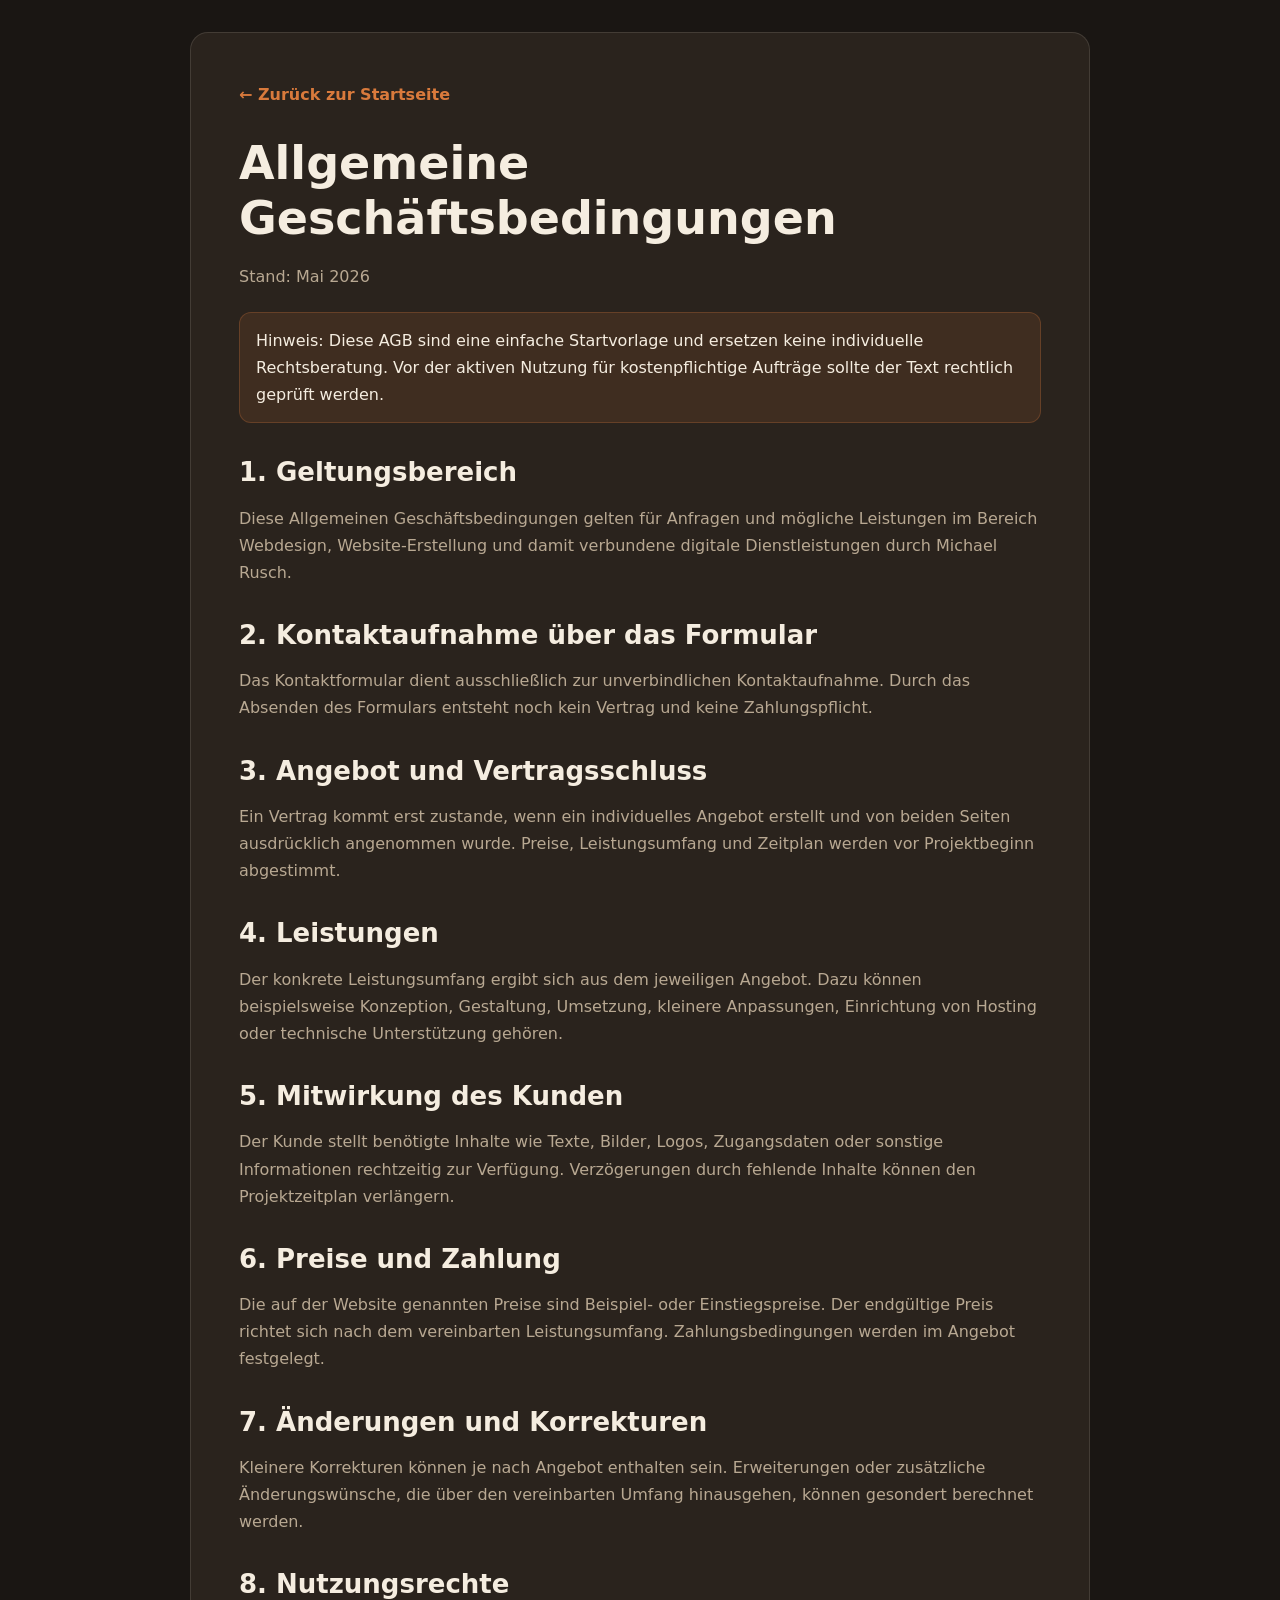
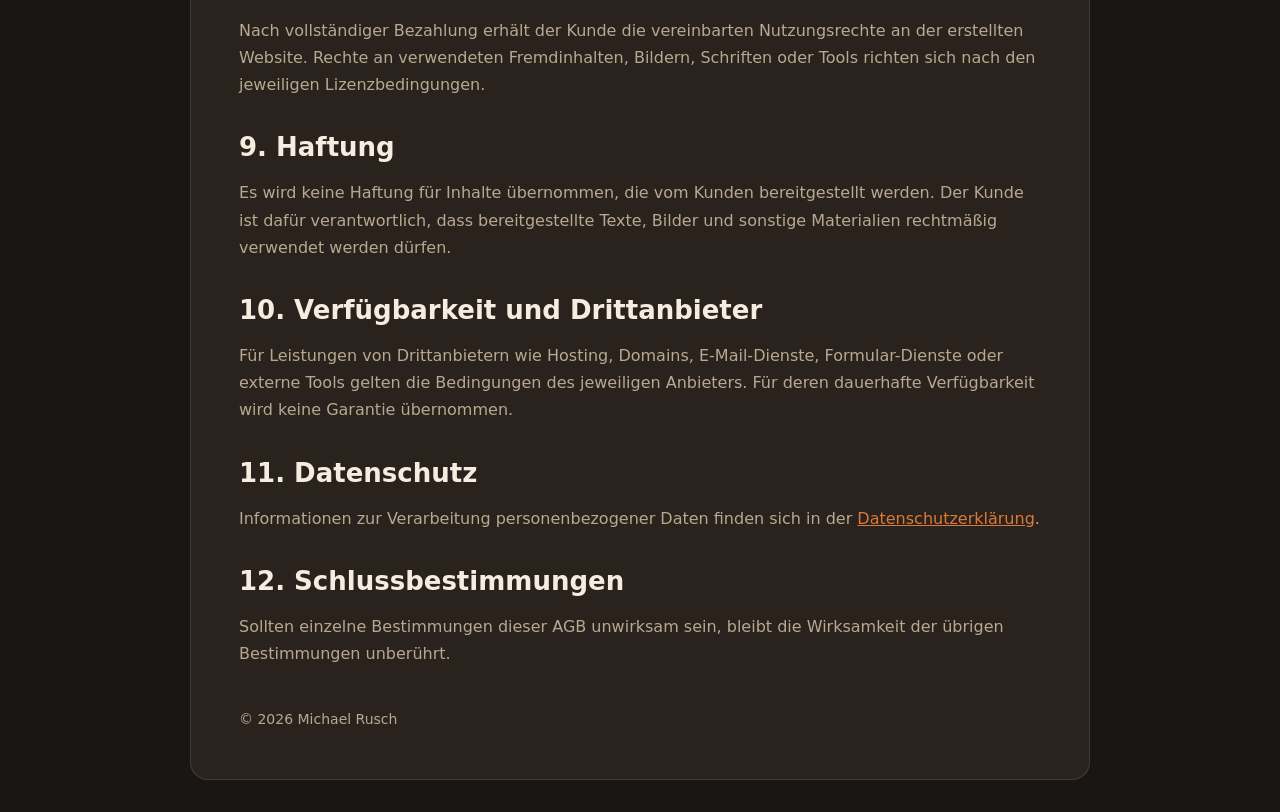
==== agb.html @ 2f26df53 "Add files via upload" ====
<!DOCTYPE html>
<html lang="de">
<head>
  <meta charset="UTF-8">
  <meta name="viewport" content="width=device-width, initial-scale=1.0">
  <title>AGB - Michael Rusch</title>
  <meta name="robots" content="noindex">
  <style>
    :root {
      --bg: #1a1613;
      --card: #2a231d;
      --fg: #f5ede0;
      --muted: #b8a892;
      --accent: #d97a3c;
      --border: rgba(245,237,224,.12);
    }
    * { box-sizing: border-box; margin: 0; padding: 0; }
    body {
      font-family: system-ui, -apple-system, BlinkMacSystemFont, "Segoe UI", sans-serif;
      background: var(--bg);
      color: var(--fg);
      line-height: 1.7;
      padding: 32px 20px;
    }
    main {
      max-width: 900px;
      margin: 0 auto;
      background: var(--card);
      border: 1px solid var(--border);
      border-radius: 18px;
      padding: clamp(24px, 5vw, 48px);
    }
    a { color: var(--accent); }
    h1, h2 { line-height: 1.2; margin-bottom: 16px; }
    h1 { font-size: clamp(30px, 6vw, 46px); }
    h2 { font-size: clamp(20px, 4vw, 26px); margin-top: 34px; }
    p, li { color: var(--muted); margin-bottom: 12px; }
    ul { padding-left: 22px; }
    .back { display: inline-block; margin-bottom: 28px; text-decoration: none; font-weight: 600; }
    .note {
      background: rgba(217,122,60,.12);
      border: 1px solid rgba(217,122,60,.25);
      border-radius: 12px;
      padding: 14px 16px;
      margin: 22px 0;
      color: var(--fg);
    }
    footer { margin-top: 40px; color: var(--muted); font-size: 14px; }
  </style>
</head>
<body>
  <main>
    <a class="back" href="index.html">← Zurück zur Startseite</a>

    <h1>Allgemeine Geschäftsbedingungen</h1>
    <p>Stand: Mai 2026</p>

    <div class="note">
      Hinweis: Diese AGB sind eine einfache Startvorlage und ersetzen keine individuelle Rechtsberatung. Vor der aktiven Nutzung für kostenpflichtige Aufträge sollte der Text rechtlich geprüft werden.
    </div>

    <h2>1. Geltungsbereich</h2>
    <p>Diese Allgemeinen Geschäftsbedingungen gelten für Anfragen und mögliche Leistungen im Bereich Webdesign, Website-Erstellung und damit verbundene digitale Dienstleistungen durch Michael Rusch.</p>

    <h2>2. Kontaktaufnahme über das Formular</h2>
    <p>Das Kontaktformular dient ausschließlich zur unverbindlichen Kontaktaufnahme. Durch das Absenden des Formulars entsteht noch kein Vertrag und keine Zahlungspflicht.</p>

    <h2>3. Angebot und Vertragsschluss</h2>
    <p>Ein Vertrag kommt erst zustande, wenn ein individuelles Angebot erstellt und von beiden Seiten ausdrücklich angenommen wurde. Preise, Leistungsumfang und Zeitplan werden vor Projektbeginn abgestimmt.</p>

    <h2>4. Leistungen</h2>
    <p>Der konkrete Leistungsumfang ergibt sich aus dem jeweiligen Angebot. Dazu können beispielsweise Konzeption, Gestaltung, Umsetzung, kleinere Anpassungen, Einrichtung von Hosting oder technische Unterstützung gehören.</p>

    <h2>5. Mitwirkung des Kunden</h2>
    <p>Der Kunde stellt benötigte Inhalte wie Texte, Bilder, Logos, Zugangsdaten oder sonstige Informationen rechtzeitig zur Verfügung. Verzögerungen durch fehlende Inhalte können den Projektzeitplan verlängern.</p>

    <h2>6. Preise und Zahlung</h2>
    <p>Die auf der Website genannten Preise sind Beispiel- oder Einstiegspreise. Der endgültige Preis richtet sich nach dem vereinbarten Leistungsumfang. Zahlungsbedingungen werden im Angebot festgelegt.</p>

    <h2>7. Änderungen und Korrekturen</h2>
    <p>Kleinere Korrekturen können je nach Angebot enthalten sein. Erweiterungen oder zusätzliche Änderungswünsche, die über den vereinbarten Umfang hinausgehen, können gesondert berechnet werden.</p>

    <h2>8. Nutzungsrechte</h2>
    <p>Nach vollständiger Bezahlung erhält der Kunde die vereinbarten Nutzungsrechte an der erstellten Website. Rechte an verwendeten Fremdinhalten, Bildern, Schriften oder Tools richten sich nach den jeweiligen Lizenzbedingungen.</p>

    <h2>9. Haftung</h2>
    <p>Es wird keine Haftung für Inhalte übernommen, die vom Kunden bereitgestellt werden. Der Kunde ist dafür verantwortlich, dass bereitgestellte Texte, Bilder und sonstige Materialien rechtmäßig verwendet werden dürfen.</p>

    <h2>10. Verfügbarkeit und Drittanbieter</h2>
    <p>Für Leistungen von Drittanbietern wie Hosting, Domains, E-Mail-Dienste, Formular-Dienste oder externe Tools gelten die Bedingungen des jeweiligen Anbieters. Für deren dauerhafte Verfügbarkeit wird keine Garantie übernommen.</p>

    <h2>11. Datenschutz</h2>
    <p>Informationen zur Verarbeitung personenbezogener Daten finden sich in der <a href="datenschutz.html">Datenschutzerklärung</a>.</p>

    <h2>12. Schlussbestimmungen</h2>
    <p>Sollten einzelne Bestimmungen dieser AGB unwirksam sein, bleibt die Wirksamkeit der übrigen Bestimmungen unberührt.</p>

    <footer>
      © 2026 Michael Rusch
    </footer>
  </main>
</body>
</html>
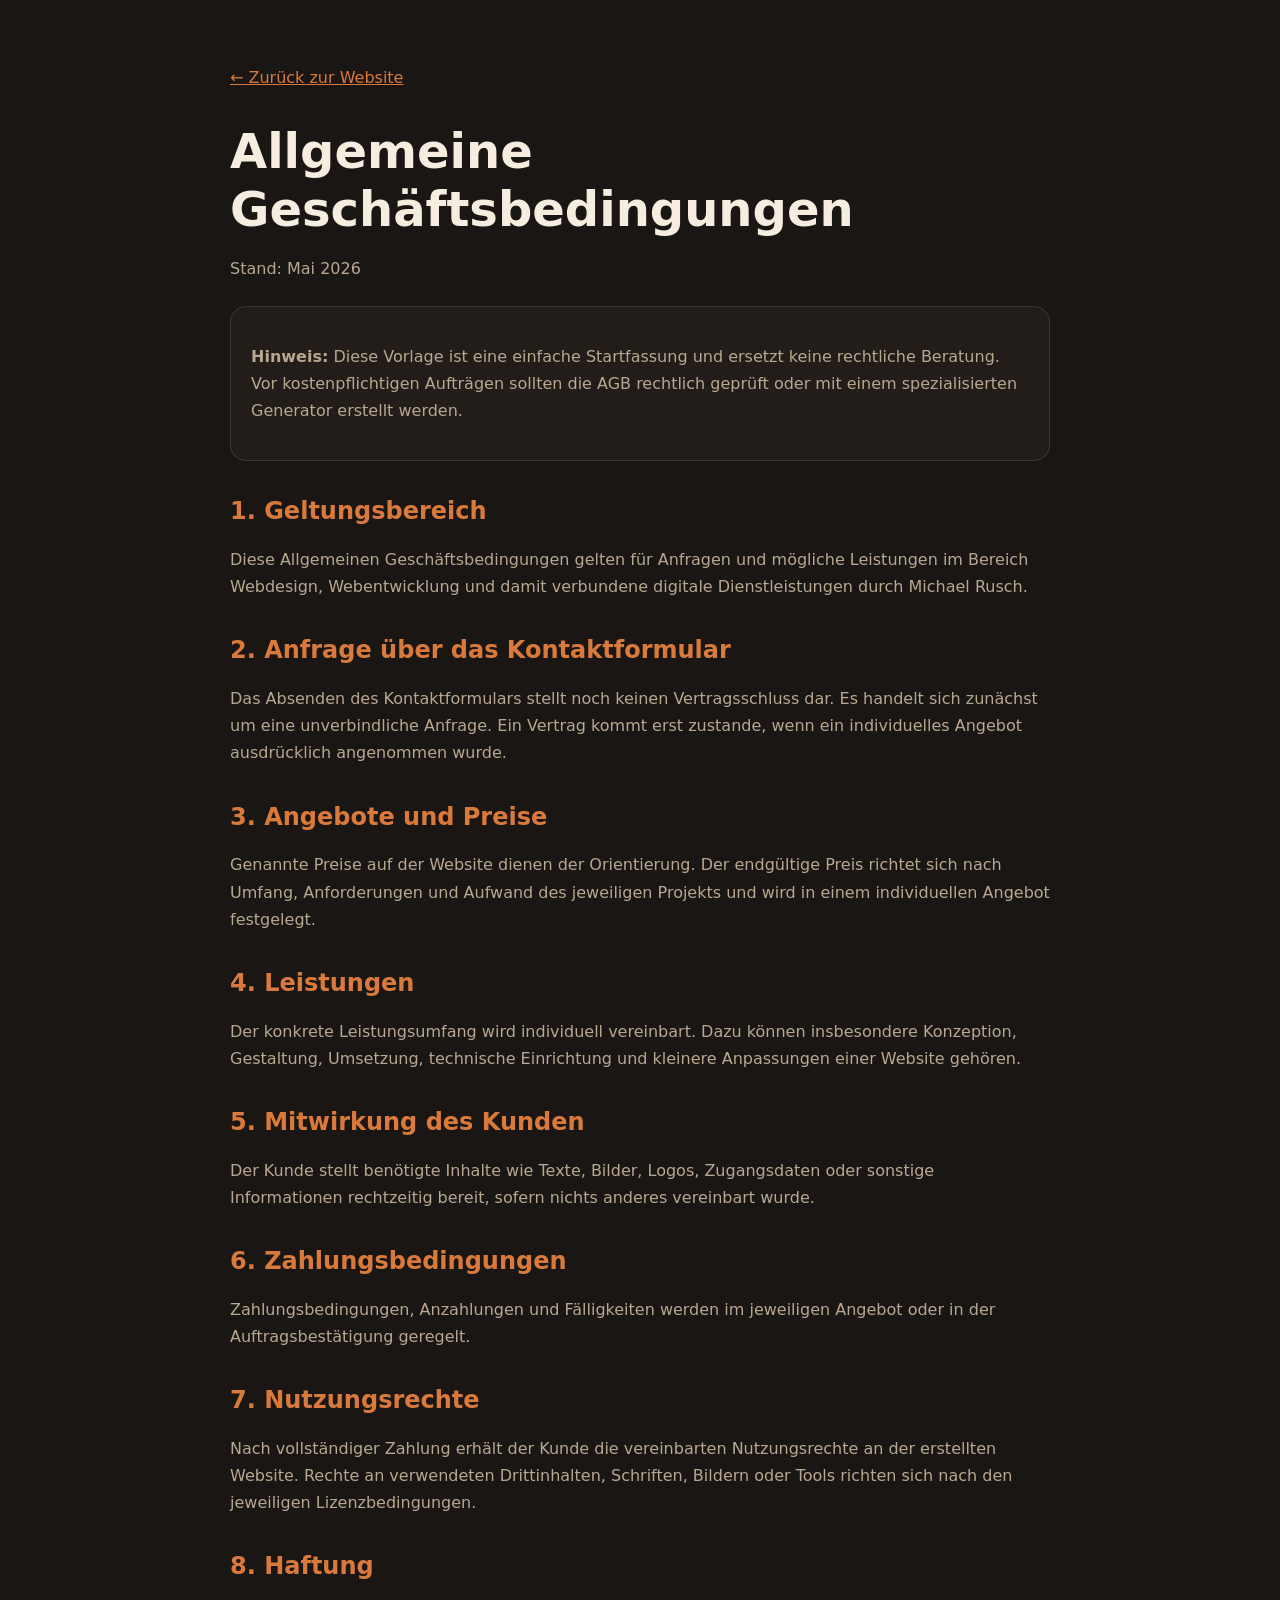
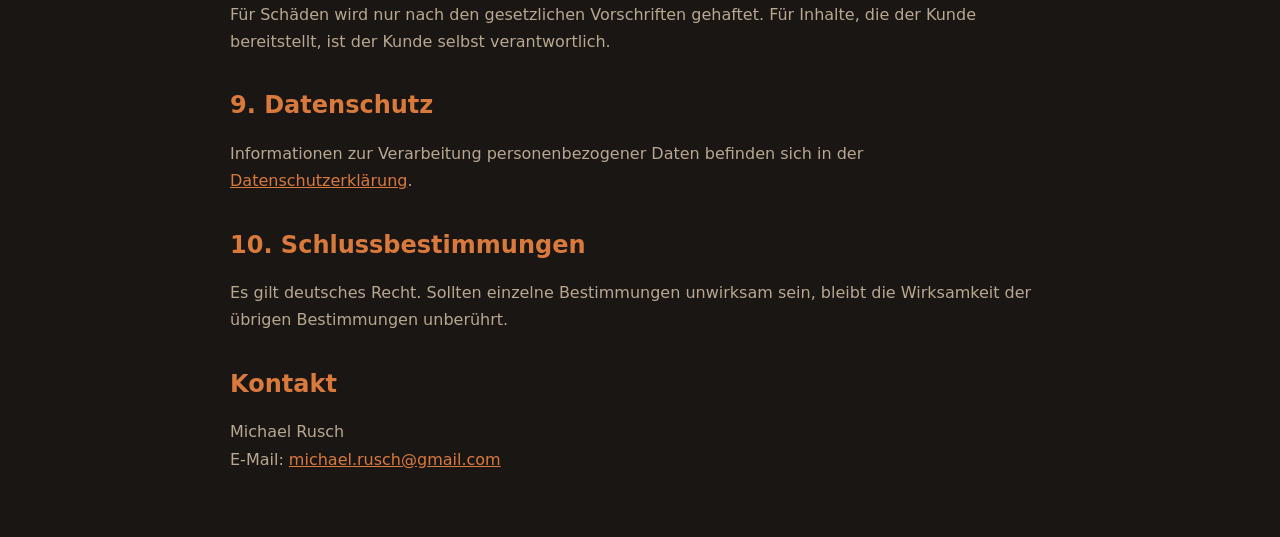
==== commit 838226d2: "Add files via upload" ====
--- a/agb.html
+++ b/agb.html
@@ -1,103 +1,64 @@
 <!DOCTYPE html>
 <html lang="de">
 <head>
-  <meta charset="UTF-8">
-  <meta name="viewport" content="width=device-width, initial-scale=1.0">
-  <title>AGB - Michael Rusch</title>
-  <meta name="robots" content="noindex">
-  <style>
-    :root {
-      --bg: #1a1613;
-      --card: #2a231d;
-      --fg: #f5ede0;
-      --muted: #b8a892;
-      --accent: #d97a3c;
-      --border: rgba(245,237,224,.12);
-    }
-    * { box-sizing: border-box; margin: 0; padding: 0; }
-    body {
-      font-family: system-ui, -apple-system, BlinkMacSystemFont, "Segoe UI", sans-serif;
-      background: var(--bg);
-      color: var(--fg);
-      line-height: 1.7;
-      padding: 32px 20px;
-    }
-    main {
-      max-width: 900px;
-      margin: 0 auto;
-      background: var(--card);
-      border: 1px solid var(--border);
-      border-radius: 18px;
-      padding: clamp(24px, 5vw, 48px);
-    }
-    a { color: var(--accent); }
-    h1, h2 { line-height: 1.2; margin-bottom: 16px; }
-    h1 { font-size: clamp(30px, 6vw, 46px); }
-    h2 { font-size: clamp(20px, 4vw, 26px); margin-top: 34px; }
-    p, li { color: var(--muted); margin-bottom: 12px; }
-    ul { padding-left: 22px; }
-    .back { display: inline-block; margin-bottom: 28px; text-decoration: none; font-weight: 600; }
-    .note {
-      background: rgba(217,122,60,.12);
-      border: 1px solid rgba(217,122,60,.25);
-      border-radius: 12px;
-      padding: 14px 16px;
-      margin: 22px 0;
-      color: var(--fg);
-    }
-    footer { margin-top: 40px; color: var(--muted); font-size: 14px; }
-  </style>
+<meta charset="UTF-8">
+<meta name="viewport" content="width=device-width, initial-scale=1.0">
+<title>AGB - Michael Rusch</title>
+<meta name="robots" content="noindex">
+<style>
+  body { margin: 0; font-family: Inter, system-ui, -apple-system, BlinkMacSystemFont, sans-serif; background: #1a1613; color: #f5ede0; line-height: 1.7; }
+  main { max-width: 820px; margin: 0 auto; padding: 48px 20px; }
+  a { color: #d97a3c; }
+  h1, h2 { font-family: system-ui, sans-serif; line-height: 1.2; }
+  h1 { font-size: clamp(32px, 6vw, 48px); margin-bottom: 12px; }
+  h2 { margin-top: 36px; color: #d97a3c; }
+  p, li { color: #b8a892; }
+  .box { border: 1px solid rgba(245,237,224,.12); background: #221d18; border-radius: 16px; padding: 20px; margin: 24px 0; }
+</style>
 </head>
 <body>
-  <main>
-    <a class="back" href="index.html">← Zurück zur Startseite</a>
+<main>
+  <p><a href="index.html">← Zurück zur Website</a></p>
+  <h1>Allgemeine Geschäftsbedingungen</h1>
+  <p>Stand: Mai 2026</p>
 
-    <h1>Allgemeine Geschäftsbedingungen</h1>
-    <p>Stand: Mai 2026</p>
+  <div class="box">
+    <p><strong>Hinweis:</strong> Diese Vorlage ist eine einfache Startfassung und ersetzt keine rechtliche Beratung. Vor kostenpflichtigen Aufträgen sollten die AGB rechtlich geprüft oder mit einem spezialisierten Generator erstellt werden.</p>
+  </div>
 
-    <div class="note">
-      Hinweis: Diese AGB sind eine einfache Startvorlage und ersetzen keine individuelle Rechtsberatung. Vor der aktiven Nutzung für kostenpflichtige Aufträge sollte der Text rechtlich geprüft werden.
-    </div>
+  <h2>1. Geltungsbereich</h2>
+  <p>Diese Allgemeinen Geschäftsbedingungen gelten für Anfragen und mögliche Leistungen im Bereich Webdesign, Webentwicklung und damit verbundene digitale Dienstleistungen durch Michael Rusch.</p>
 
-    <h2>1. Geltungsbereich</h2>
-    <p>Diese Allgemeinen Geschäftsbedingungen gelten für Anfragen und mögliche Leistungen im Bereich Webdesign, Website-Erstellung und damit verbundene digitale Dienstleistungen durch Michael Rusch.</p>
+  <h2>2. Anfrage über das Kontaktformular</h2>
+  <p>Das Absenden des Kontaktformulars stellt noch keinen Vertragsschluss dar. Es handelt sich zunächst um eine unverbindliche Anfrage. Ein Vertrag kommt erst zustande, wenn ein individuelles Angebot ausdrücklich angenommen wurde.</p>
 
-    <h2>2. Kontaktaufnahme über das Formular</h2>
-    <p>Das Kontaktformular dient ausschließlich zur unverbindlichen Kontaktaufnahme. Durch das Absenden des Formulars entsteht noch kein Vertrag und keine Zahlungspflicht.</p>
+  <h2>3. Angebote und Preise</h2>
+  <p>Genannte Preise auf der Website dienen der Orientierung. Der endgültige Preis richtet sich nach Umfang, Anforderungen und Aufwand des jeweiligen Projekts und wird in einem individuellen Angebot festgelegt.</p>
 
-    <h2>3. Angebot und Vertragsschluss</h2>
-    <p>Ein Vertrag kommt erst zustande, wenn ein individuelles Angebot erstellt und von beiden Seiten ausdrücklich angenommen wurde. Preise, Leistungsumfang und Zeitplan werden vor Projektbeginn abgestimmt.</p>
+  <h2>4. Leistungen</h2>
+  <p>Der konkrete Leistungsumfang wird individuell vereinbart. Dazu können insbesondere Konzeption, Gestaltung, Umsetzung, technische Einrichtung und kleinere Anpassungen einer Website gehören.</p>
 
-    <h2>4. Leistungen</h2>
-    <p>Der konkrete Leistungsumfang ergibt sich aus dem jeweiligen Angebot. Dazu können beispielsweise Konzeption, Gestaltung, Umsetzung, kleinere Anpassungen, Einrichtung von Hosting oder technische Unterstützung gehören.</p>
+  <h2>5. Mitwirkung des Kunden</h2>
+  <p>Der Kunde stellt benötigte Inhalte wie Texte, Bilder, Logos, Zugangsdaten oder sonstige Informationen rechtzeitig bereit, sofern nichts anderes vereinbart wurde.</p>
 
-    <h2>5. Mitwirkung des Kunden</h2>
-    <p>Der Kunde stellt benötigte Inhalte wie Texte, Bilder, Logos, Zugangsdaten oder sonstige Informationen rechtzeitig zur Verfügung. Verzögerungen durch fehlende Inhalte können den Projektzeitplan verlängern.</p>
+  <h2>6. Zahlungsbedingungen</h2>
+  <p>Zahlungsbedingungen, Anzahlungen und Fälligkeiten werden im jeweiligen Angebot oder in der Auftragsbestätigung geregelt.</p>
 
-    <h2>6. Preise und Zahlung</h2>
-    <p>Die auf der Website genannten Preise sind Beispiel- oder Einstiegspreise. Der endgültige Preis richtet sich nach dem vereinbarten Leistungsumfang. Zahlungsbedingungen werden im Angebot festgelegt.</p>
+  <h2>7. Nutzungsrechte</h2>
+  <p>Nach vollständiger Zahlung erhält der Kunde die vereinbarten Nutzungsrechte an der erstellten Website. Rechte an verwendeten Drittinhalten, Schriften, Bildern oder Tools richten sich nach den jeweiligen Lizenzbedingungen.</p>
 
-    <h2>7. Änderungen und Korrekturen</h2>
-    <p>Kleinere Korrekturen können je nach Angebot enthalten sein. Erweiterungen oder zusätzliche Änderungswünsche, die über den vereinbarten Umfang hinausgehen, können gesondert berechnet werden.</p>
+  <h2>8. Haftung</h2>
+  <p>Für Schäden wird nur nach den gesetzlichen Vorschriften gehaftet. Für Inhalte, die der Kunde bereitstellt, ist der Kunde selbst verantwortlich.</p>
 
-    <h2>8. Nutzungsrechte</h2>
-    <p>Nach vollständiger Bezahlung erhält der Kunde die vereinbarten Nutzungsrechte an der erstellten Website. Rechte an verwendeten Fremdinhalten, Bildern, Schriften oder Tools richten sich nach den jeweiligen Lizenzbedingungen.</p>
+  <h2>9. Datenschutz</h2>
+  <p>Informationen zur Verarbeitung personenbezogener Daten befinden sich in der <a href="datenschutz.html">Datenschutzerklärung</a>.</p>
 
-    <h2>9. Haftung</h2>
-    <p>Es wird keine Haftung für Inhalte übernommen, die vom Kunden bereitgestellt werden. Der Kunde ist dafür verantwortlich, dass bereitgestellte Texte, Bilder und sonstige Materialien rechtmäßig verwendet werden dürfen.</p>
+  <h2>10. Schlussbestimmungen</h2>
+  <p>Es gilt deutsches Recht. Sollten einzelne Bestimmungen unwirksam sein, bleibt die Wirksamkeit der übrigen Bestimmungen unberührt.</p>
 
-    <h2>10. Verfügbarkeit und Drittanbieter</h2>
-    <p>Für Leistungen von Drittanbietern wie Hosting, Domains, E-Mail-Dienste, Formular-Dienste oder externe Tools gelten die Bedingungen des jeweiligen Anbieters. Für deren dauerhafte Verfügbarkeit wird keine Garantie übernommen.</p>
-
-    <h2>11. Datenschutz</h2>
-    <p>Informationen zur Verarbeitung personenbezogener Daten finden sich in der <a href="datenschutz.html">Datenschutzerklärung</a>.</p>
-
-    <h2>12. Schlussbestimmungen</h2>
-    <p>Sollten einzelne Bestimmungen dieser AGB unwirksam sein, bleibt die Wirksamkeit der übrigen Bestimmungen unberührt.</p>
-
-    <footer>
-      © 2026 Michael Rusch
-    </footer>
-  </main>
+  <h2>Kontakt</h2>
+  <p>Michael Rusch<br>
+  E-Mail: <a href="mailto:michael.rusch@gmail.com">michael.rusch@gmail.com</a></p>
+</main>
 </body>
 </html>
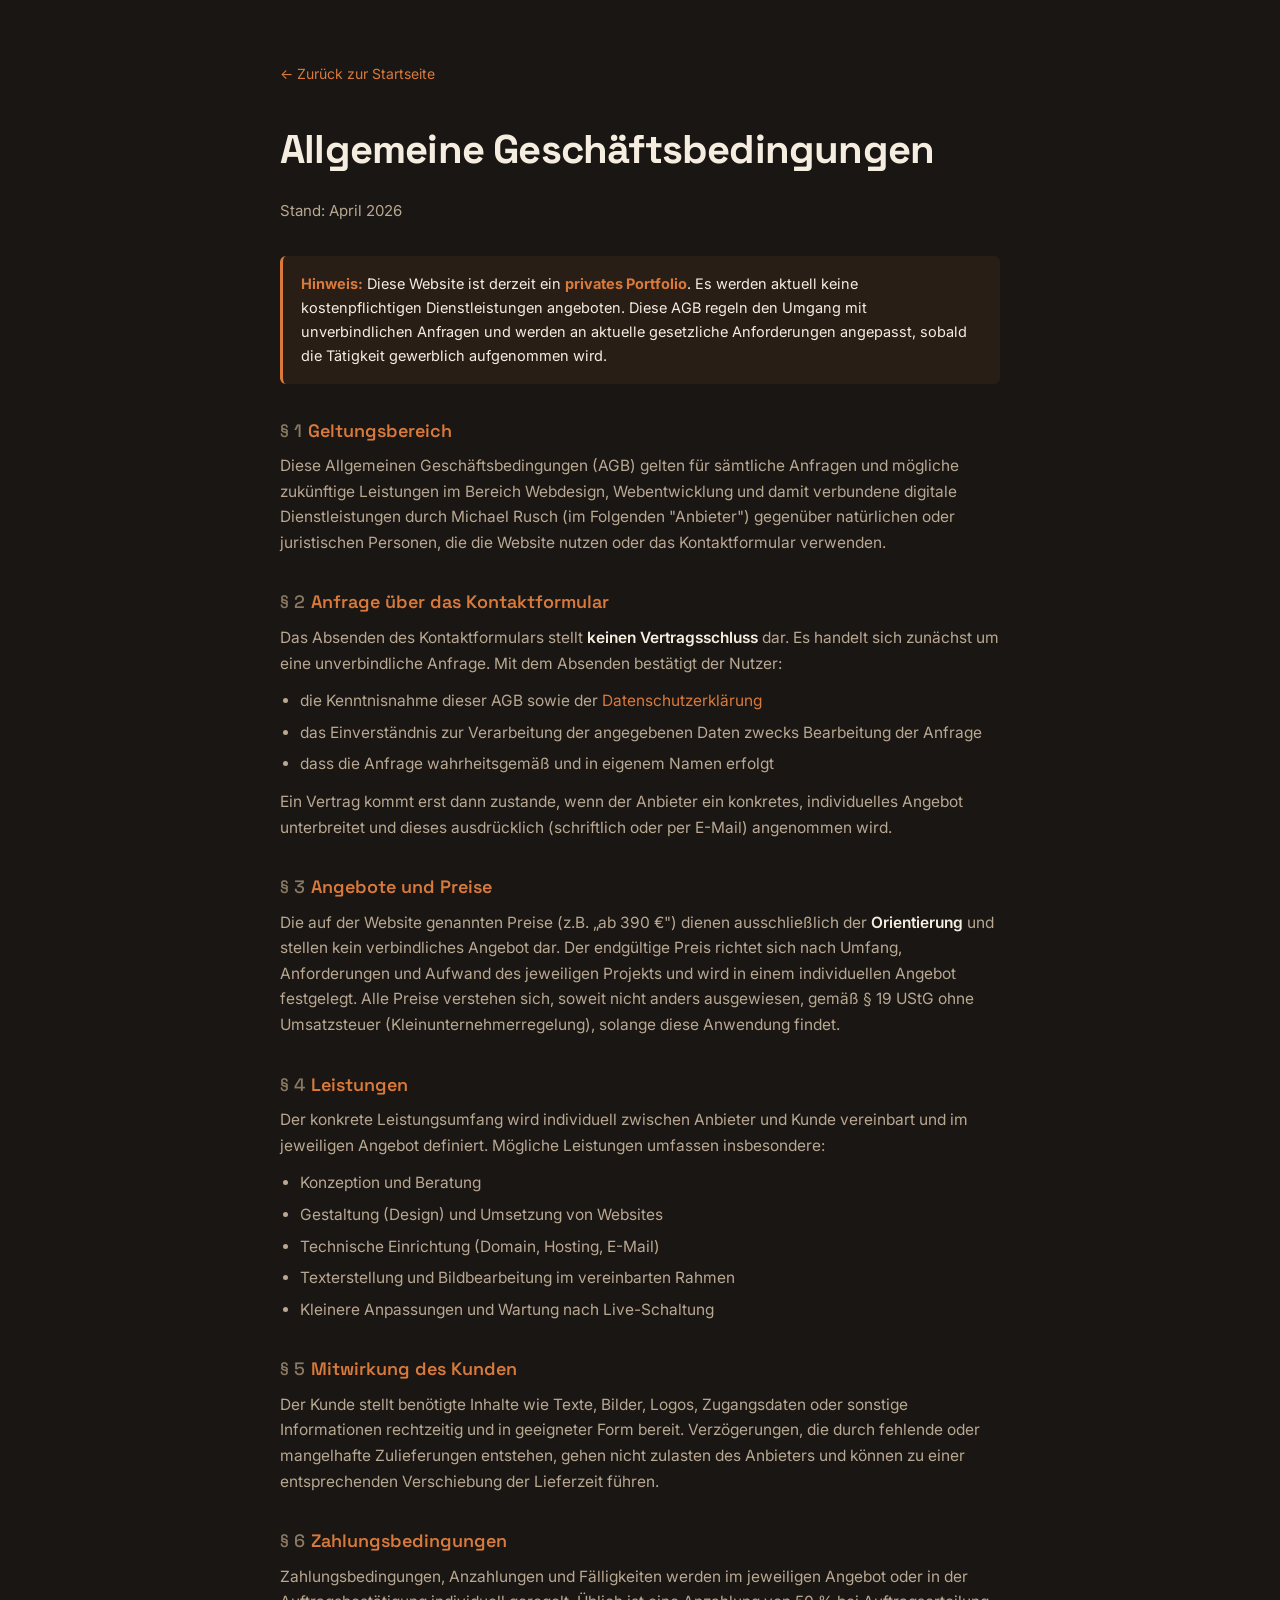
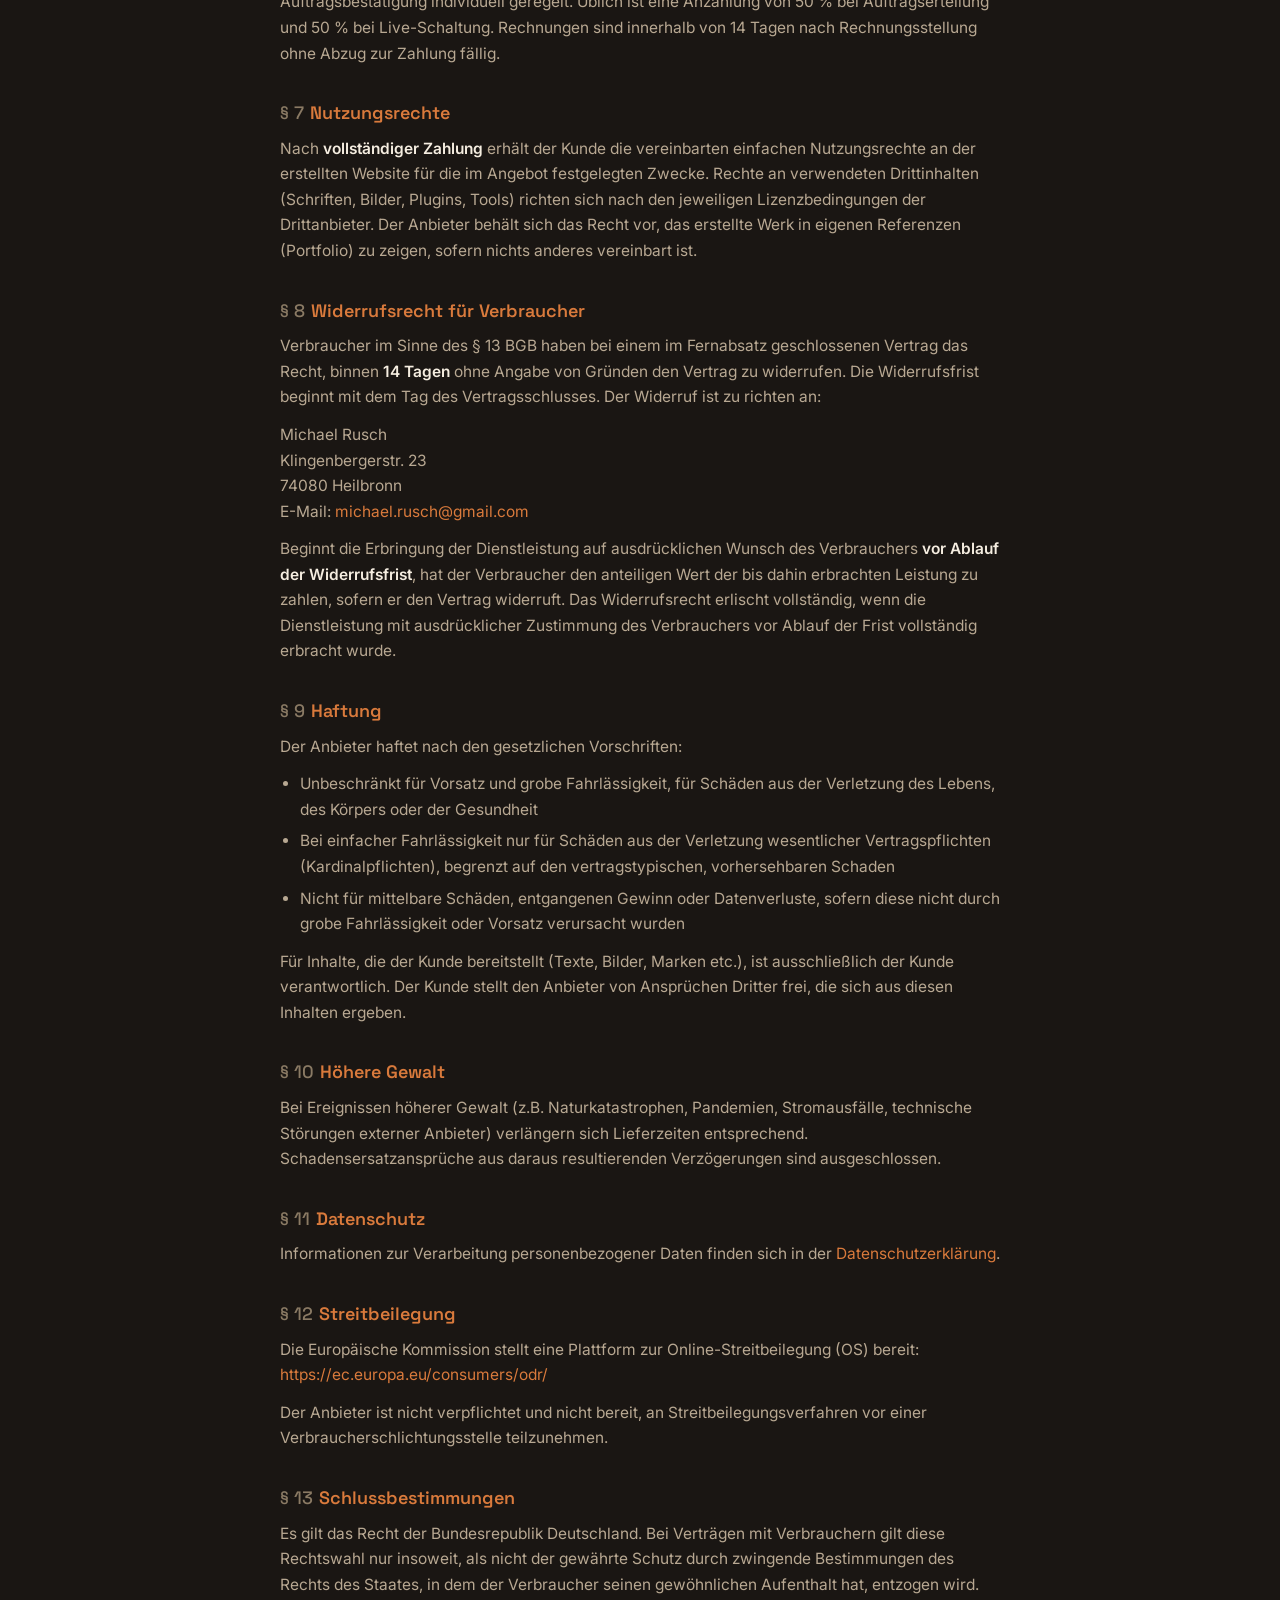
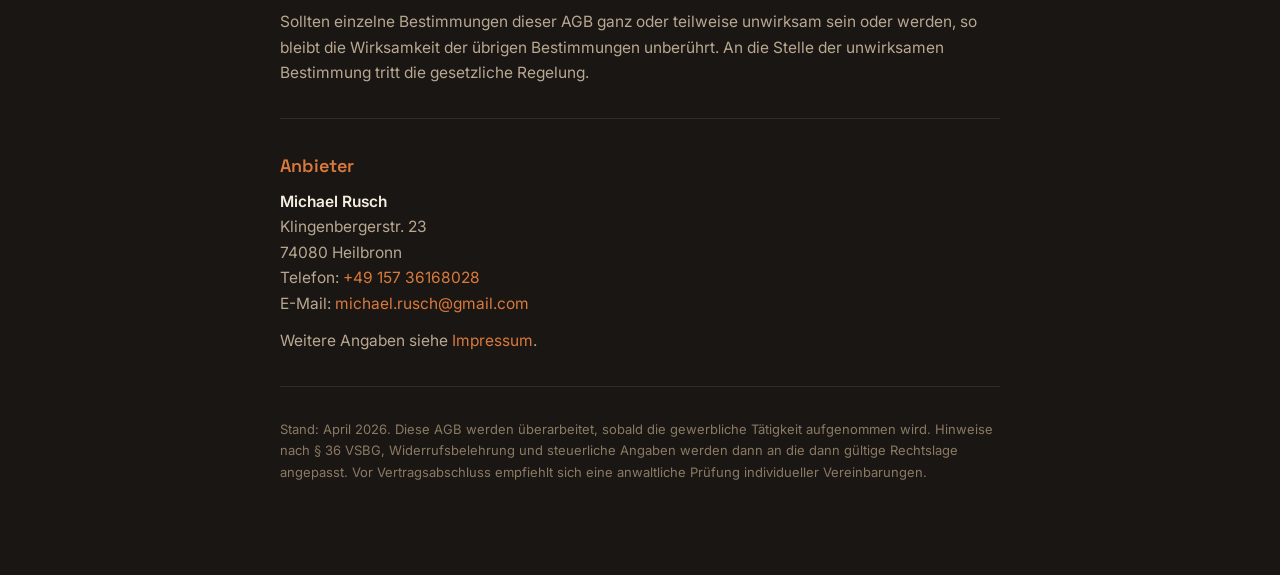
==== commit dab08ccc: "Add files via upload" ====
--- a/agb.html
+++ b/agb.html
@@ -4,61 +4,169 @@
 <meta charset="UTF-8">
 <meta name="viewport" content="width=device-width, initial-scale=1.0">
 <title>AGB - Michael Rusch</title>
+<meta name="description" content="Allgemeine Geschäftsbedingungen für Anfragen über die Website von Michael Rusch.">
 <meta name="robots" content="noindex">
+<link rel="icon" type="image/svg+xml" href="data:image/svg+xml,%3Csvg xmlns='http://www.w3.org/2000/svg' viewBox='0 0 44 44'%3E%3Cpath fill='%23d97a3c' d='M0 14 C0 5, 5 0, 14 0 L30 0 C39 0, 44 5, 44 14 L44 30 C44 39, 39 44, 30 44 L14 44 C5 44, 0 39, 0 30 Z'/%3E%3Cpath fill='white' d='M 10 30 L 10 14 L 13 14 L 17 22 L 17 30 L 14 30 L 14 19 L 13 19 Z M 22 30 L 22 22 L 26 14 L 29 14 L 29 30 L 26 30 L 26 19 L 25 19 Z'/%3E%3C/svg%3E">
+<link rel="preconnect" href="https://fonts.googleapis.com">
+<link rel="preconnect" href="https://fonts.gstatic.com" crossorigin>
+<link href="https://fonts.googleapis.com/css2?family=Inter:wght@400;500;600;700&family=Space+Grotesk:wght@500;600;700&display=swap" rel="stylesheet">
 <style>
-  body { margin: 0; font-family: Inter, system-ui, -apple-system, BlinkMacSystemFont, sans-serif; background: #1a1613; color: #f5ede0; line-height: 1.7; }
-  main { max-width: 820px; margin: 0 auto; padding: 48px 20px; }
-  a { color: #d97a3c; }
-  h1, h2 { font-family: system-ui, sans-serif; line-height: 1.2; }
-  h1 { font-size: clamp(32px, 6vw, 48px); margin-bottom: 12px; }
-  h2 { margin-top: 36px; color: #d97a3c; }
-  p, li { color: #b8a892; }
-  .box { border: 1px solid rgba(245,237,224,.12); background: #221d18; border-radius: 16px; padding: 20px; margin: 24px 0; }
+  * { box-sizing: border-box; margin: 0; padding: 0; }
+  html { -webkit-tap-highlight-color: transparent; }
+  body {
+    font-family: 'Inter', system-ui, sans-serif;
+    background: #1a1613;
+    color: #f5ede0;
+    line-height: 1.65;
+    padding: 60px 20px 80px;
+  }
+  .wrap { max-width: 720px; margin: 0 auto; }
+  .back {
+    display: inline-flex;
+    align-items: center;
+    gap: 6px;
+    color: #d97a3c;
+    text-decoration: none;
+    font-size: 14px;
+    margin-bottom: 32px;
+    transition: gap 0.2s;
+  }
+  .back:hover { gap: 10px; }
+  h1 {
+    font-family: 'Space Grotesk', sans-serif;
+    font-size: clamp(28px, 5vw, 40px);
+    font-weight: 700;
+    letter-spacing: -0.02em;
+    margin-bottom: 16px;
+  }
+  .subtitle {
+    color: #b8a892;
+    font-size: 15px;
+    margin-bottom: 32px;
+  }
+  h2 {
+    font-family: 'Space Grotesk', sans-serif;
+    font-size: 18px;
+    font-weight: 600;
+    color: #d97a3c;
+    margin-top: 32px;
+    margin-bottom: 8px;
+  }
+  h2 .num {
+    color: #8a7a64;
+    font-weight: 500;
+    margin-right: 6px;
+  }
+  p { color: #b8a892; margin-bottom: 12px; font-size: 15.5px; }
+  p strong { color: #f5ede0; font-weight: 600; }
+  a { color: #d97a3c; text-decoration: none; }
+  a:hover { text-decoration: underline; }
+  ul { color: #b8a892; padding-left: 20px; margin-bottom: 12px; font-size: 15.5px; }
+  ul li { margin-bottom: 6px; }
+  hr { border: none; border-top: 1px solid rgba(245, 237, 224, 0.1); margin: 32px 0; }
+  .notice {
+    background: rgba(217, 122, 60, 0.08);
+    border-left: 3px solid #d97a3c;
+    padding: 16px 18px;
+    border-radius: 6px;
+    margin: 24px 0;
+    font-size: 14.5px;
+  }
+  .notice strong { color: #d97a3c; }
 </style>
 </head>
 <body>
-<main>
-  <p><a href="index.html">← Zurück zur Website</a></p>
+<div class="wrap">
+  <a href="index.html" class="back">← Zurück zur Startseite</a>
   <h1>Allgemeine Geschäftsbedingungen</h1>
-  <p>Stand: Mai 2026</p>
+  <p class="subtitle">Stand: April 2026</p>
 
-  <div class="box">
-    <p><strong>Hinweis:</strong> Diese Vorlage ist eine einfache Startfassung und ersetzt keine rechtliche Beratung. Vor kostenpflichtigen Aufträgen sollten die AGB rechtlich geprüft oder mit einem spezialisierten Generator erstellt werden.</p>
+  <div class="notice">
+    <strong>Hinweis:</strong> Diese Website ist derzeit ein <strong>privates Portfolio</strong>. Es werden aktuell keine kostenpflichtigen Dienstleistungen angeboten. Diese AGB regeln den Umgang mit unverbindlichen Anfragen und werden an aktuelle gesetzliche Anforderungen angepasst, sobald die Tätigkeit gewerblich aufgenommen wird.
   </div>
 
-  <h2>1. Geltungsbereich</h2>
-  <p>Diese Allgemeinen Geschäftsbedingungen gelten für Anfragen und mögliche Leistungen im Bereich Webdesign, Webentwicklung und damit verbundene digitale Dienstleistungen durch Michael Rusch.</p>
+  <h2><span class="num">§ 1</span>Geltungsbereich</h2>
+  <p>Diese Allgemeinen Geschäftsbedingungen (AGB) gelten für sämtliche Anfragen und mögliche zukünftige Leistungen im Bereich Webdesign, Webentwicklung und damit verbundene digitale Dienstleistungen durch Michael Rusch (im Folgenden "Anbieter") gegenüber natürlichen oder juristischen Personen, die die Website nutzen oder das Kontaktformular verwenden.</p>
 
-  <h2>2. Anfrage über das Kontaktformular</h2>
-  <p>Das Absenden des Kontaktformulars stellt noch keinen Vertragsschluss dar. Es handelt sich zunächst um eine unverbindliche Anfrage. Ein Vertrag kommt erst zustande, wenn ein individuelles Angebot ausdrücklich angenommen wurde.</p>
+  <h2><span class="num">§ 2</span>Anfrage über das Kontaktformular</h2>
+  <p>Das Absenden des Kontaktformulars stellt <strong>keinen Vertragsschluss</strong> dar. Es handelt sich zunächst um eine unverbindliche Anfrage. Mit dem Absenden bestätigt der Nutzer:</p>
+  <ul>
+    <li>die Kenntnisnahme dieser AGB sowie der <a href="datenschutz.html">Datenschutzerklärung</a></li>
+    <li>das Einverständnis zur Verarbeitung der angegebenen Daten zwecks Bearbeitung der Anfrage</li>
+    <li>dass die Anfrage wahrheitsgemäß und in eigenem Namen erfolgt</li>
+  </ul>
+  <p>Ein Vertrag kommt erst dann zustande, wenn der Anbieter ein konkretes, individuelles Angebot unterbreitet und dieses ausdrücklich (schriftlich oder per E-Mail) angenommen wird.</p>
 
-  <h2>3. Angebote und Preise</h2>
-  <p>Genannte Preise auf der Website dienen der Orientierung. Der endgültige Preis richtet sich nach Umfang, Anforderungen und Aufwand des jeweiligen Projekts und wird in einem individuellen Angebot festgelegt.</p>
+  <h2><span class="num">§ 3</span>Angebote und Preise</h2>
+  <p>Die auf der Website genannten Preise (z.B. „ab 390 €") dienen ausschließlich der <strong>Orientierung</strong> und stellen kein verbindliches Angebot dar. Der endgültige Preis richtet sich nach Umfang, Anforderungen und Aufwand des jeweiligen Projekts und wird in einem individuellen Angebot festgelegt. Alle Preise verstehen sich, soweit nicht anders ausgewiesen, gemäß § 19 UStG ohne Umsatzsteuer (Kleinunternehmerregelung), solange diese Anwendung findet.</p>
 
-  <h2>4. Leistungen</h2>
-  <p>Der konkrete Leistungsumfang wird individuell vereinbart. Dazu können insbesondere Konzeption, Gestaltung, Umsetzung, technische Einrichtung und kleinere Anpassungen einer Website gehören.</p>
+  <h2><span class="num">§ 4</span>Leistungen</h2>
+  <p>Der konkrete Leistungsumfang wird individuell zwischen Anbieter und Kunde vereinbart und im jeweiligen Angebot definiert. Mögliche Leistungen umfassen insbesondere:</p>
+  <ul>
+    <li>Konzeption und Beratung</li>
+    <li>Gestaltung (Design) und Umsetzung von Websites</li>
+    <li>Technische Einrichtung (Domain, Hosting, E-Mail)</li>
+    <li>Texterstellung und Bildbearbeitung im vereinbarten Rahmen</li>
+    <li>Kleinere Anpassungen und Wartung nach Live-Schaltung</li>
+  </ul>
 
-  <h2>5. Mitwirkung des Kunden</h2>
-  <p>Der Kunde stellt benötigte Inhalte wie Texte, Bilder, Logos, Zugangsdaten oder sonstige Informationen rechtzeitig bereit, sofern nichts anderes vereinbart wurde.</p>
+  <h2><span class="num">§ 5</span>Mitwirkung des Kunden</h2>
+  <p>Der Kunde stellt benötigte Inhalte wie Texte, Bilder, Logos, Zugangsdaten oder sonstige Informationen rechtzeitig und in geeigneter Form bereit. Verzögerungen, die durch fehlende oder mangelhafte Zulieferungen entstehen, gehen nicht zulasten des Anbieters und können zu einer entsprechenden Verschiebung der Lieferzeit führen.</p>
 
-  <h2>6. Zahlungsbedingungen</h2>
-  <p>Zahlungsbedingungen, Anzahlungen und Fälligkeiten werden im jeweiligen Angebot oder in der Auftragsbestätigung geregelt.</p>
+  <h2><span class="num">§ 6</span>Zahlungsbedingungen</h2>
+  <p>Zahlungsbedingungen, Anzahlungen und Fälligkeiten werden im jeweiligen Angebot oder in der Auftragsbestätigung individuell geregelt. Üblich ist eine Anzahlung von 50 % bei Auftragserteilung und 50 % bei Live-Schaltung. Rechnungen sind innerhalb von 14 Tagen nach Rechnungsstellung ohne Abzug zur Zahlung fällig.</p>
 
-  <h2>7. Nutzungsrechte</h2>
-  <p>Nach vollständiger Zahlung erhält der Kunde die vereinbarten Nutzungsrechte an der erstellten Website. Rechte an verwendeten Drittinhalten, Schriften, Bildern oder Tools richten sich nach den jeweiligen Lizenzbedingungen.</p>
+  <h2><span class="num">§ 7</span>Nutzungsrechte</h2>
+  <p>Nach <strong>vollständiger Zahlung</strong> erhält der Kunde die vereinbarten einfachen Nutzungsrechte an der erstellten Website für die im Angebot festgelegten Zwecke. Rechte an verwendeten Drittinhalten (Schriften, Bilder, Plugins, Tools) richten sich nach den jeweiligen Lizenzbedingungen der Drittanbieter. Der Anbieter behält sich das Recht vor, das erstellte Werk in eigenen Referenzen (Portfolio) zu zeigen, sofern nichts anderes vereinbart ist.</p>
 
-  <h2>8. Haftung</h2>
-  <p>Für Schäden wird nur nach den gesetzlichen Vorschriften gehaftet. Für Inhalte, die der Kunde bereitstellt, ist der Kunde selbst verantwortlich.</p>
+  <h2><span class="num">§ 8</span>Widerrufsrecht für Verbraucher</h2>
+  <p>Verbraucher im Sinne des § 13 BGB haben bei einem im Fernabsatz geschlossenen Vertrag das Recht, binnen <strong>14 Tagen</strong> ohne Angabe von Gründen den Vertrag zu widerrufen. Die Widerrufsfrist beginnt mit dem Tag des Vertragsschlusses. Der Widerruf ist zu richten an:</p>
+  <p>
+    Michael Rusch<br>
+    Klingenbergerstr. 23<br>
+    74080 Heilbronn<br>
+    E-Mail: <a href="mailto:michael.rusch@gmail.com">michael.rusch@gmail.com</a>
+  </p>
+  <p>Beginnt die Erbringung der Dienstleistung auf ausdrücklichen Wunsch des Verbrauchers <strong>vor Ablauf der Widerrufsfrist</strong>, hat der Verbraucher den anteiligen Wert der bis dahin erbrachten Leistung zu zahlen, sofern er den Vertrag widerruft. Das Widerrufsrecht erlischt vollständig, wenn die Dienstleistung mit ausdrücklicher Zustimmung des Verbrauchers vor Ablauf der Frist vollständig erbracht wurde.</p>
 
-  <h2>9. Datenschutz</h2>
-  <p>Informationen zur Verarbeitung personenbezogener Daten befinden sich in der <a href="datenschutz.html">Datenschutzerklärung</a>.</p>
+  <h2><span class="num">§ 9</span>Haftung</h2>
+  <p>Der Anbieter haftet nach den gesetzlichen Vorschriften:</p>
+  <ul>
+    <li>Unbeschränkt für Vorsatz und grobe Fahrlässigkeit, für Schäden aus der Verletzung des Lebens, des Körpers oder der Gesundheit</li>
+    <li>Bei einfacher Fahrlässigkeit nur für Schäden aus der Verletzung wesentlicher Vertragspflichten (Kardinalpflichten), begrenzt auf den vertragstypischen, vorhersehbaren Schaden</li>
+    <li>Nicht für mittelbare Schäden, entgangenen Gewinn oder Datenverluste, sofern diese nicht durch grobe Fahrlässigkeit oder Vorsatz verursacht wurden</li>
+  </ul>
+  <p>Für Inhalte, die der Kunde bereitstellt (Texte, Bilder, Marken etc.), ist ausschließlich der Kunde verantwortlich. Der Kunde stellt den Anbieter von Ansprüchen Dritter frei, die sich aus diesen Inhalten ergeben.</p>
 
-  <h2>10. Schlussbestimmungen</h2>
-  <p>Es gilt deutsches Recht. Sollten einzelne Bestimmungen unwirksam sein, bleibt die Wirksamkeit der übrigen Bestimmungen unberührt.</p>
+  <h2><span class="num">§ 10</span>Höhere Gewalt</h2>
+  <p>Bei Ereignissen höherer Gewalt (z.B. Naturkatastrophen, Pandemien, Stromausfälle, technische Störungen externer Anbieter) verlängern sich Lieferzeiten entsprechend. Schadensersatzansprüche aus daraus resultierenden Verzögerungen sind ausgeschlossen.</p>
 
-  <h2>Kontakt</h2>
-  <p>Michael Rusch<br>
-  E-Mail: <a href="mailto:michael.rusch@gmail.com">michael.rusch@gmail.com</a></p>
-</main>
+  <h2><span class="num">§ 11</span>Datenschutz</h2>
+  <p>Informationen zur Verarbeitung personenbezogener Daten finden sich in der <a href="datenschutz.html">Datenschutzerklärung</a>.</p>
+
+  <h2><span class="num">§ 12</span>Streitbeilegung</h2>
+  <p>Die Europäische Kommission stellt eine Plattform zur Online-Streitbeilegung (OS) bereit: <a href="https://ec.europa.eu/consumers/odr/" target="_blank" rel="noopener">https://ec.europa.eu/consumers/odr/</a></p>
+  <p>Der Anbieter ist nicht verpflichtet und nicht bereit, an Streitbeilegungsverfahren vor einer Verbraucherschlichtungsstelle teilzunehmen.</p>
+
+  <h2><span class="num">§ 13</span>Schlussbestimmungen</h2>
+  <p>Es gilt das Recht der Bundesrepublik Deutschland. Bei Verträgen mit Verbrauchern gilt diese Rechtswahl nur insoweit, als nicht der gewährte Schutz durch zwingende Bestimmungen des Rechts des Staates, in dem der Verbraucher seinen gewöhnlichen Aufenthalt hat, entzogen wird.</p>
+  <p>Sollten einzelne Bestimmungen dieser AGB ganz oder teilweise unwirksam sein oder werden, so bleibt die Wirksamkeit der übrigen Bestimmungen unberührt. An die Stelle der unwirksamen Bestimmung tritt die gesetzliche Regelung.</p>
+
+  <hr>
+
+  <h2>Anbieter</h2>
+  <p>
+    <strong>Michael Rusch</strong><br>
+    Klingenbergerstr. 23<br>
+    74080 Heilbronn<br>
+    Telefon: <a href="tel:+4915736168028">+49 157 36168028</a><br>
+    E-Mail: <a href="mailto:michael.rusch@gmail.com">michael.rusch@gmail.com</a>
+  </p>
+  <p>Weitere Angaben siehe <a href="impressum.html">Impressum</a>.</p>
+
+  <hr>
+
+  <p style="font-size: 13px; color: #8a7a64;">Stand: April 2026. Diese AGB werden überarbeitet, sobald die gewerbliche Tätigkeit aufgenommen wird. Hinweise nach § 36 VSBG, Widerrufsbelehrung und steuerliche Angaben werden dann an die dann gültige Rechtslage angepasst. Vor Vertragsabschluss empfiehlt sich eine anwaltliche Prüfung individueller Vereinbarungen.</p>
+</div>
 </body>
 </html>
